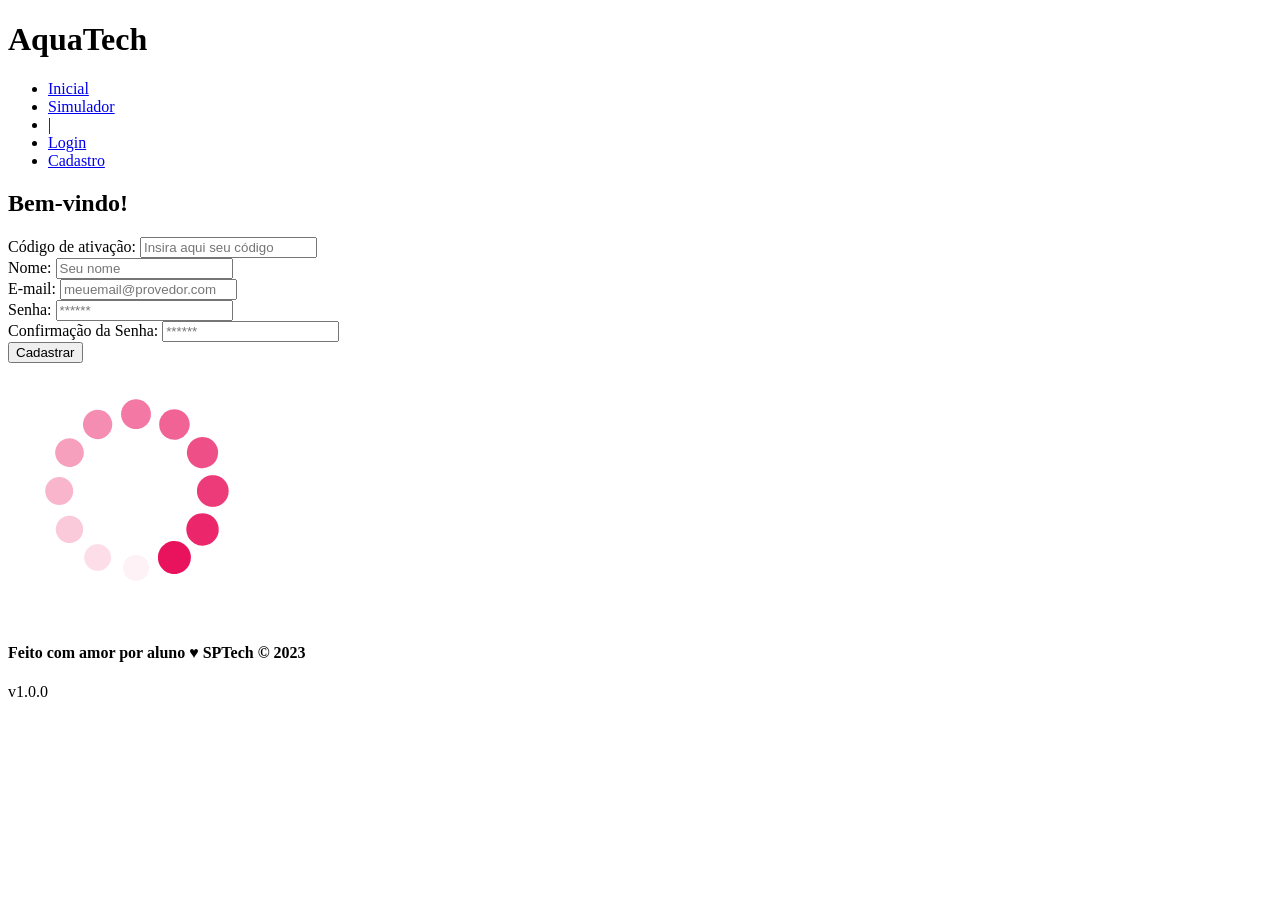
==== public/cadastro.html @ 31cf04ba "Adicionando API" ====
<!DOCTYPE html>
<html lang="pt-br">

<head>
  <meta charset="UTF-8" />
  <meta http-equiv="X-UA-Compatible" content="IE=edge" />
  <meta name="viewport" content="width=device-width, initial-scale=1.0" />

  <title>AquaTech | Cadastro</title>

  <script src="./js/sessao.js"></script>

  <link rel="stylesheet" href="./css/estilo.css" />
  <link rel="icon" href="./assets/icon/favicon2.ico" />
  <link rel="preconnect" href="https://fonts.gstatic.com" />
</head>

<body onload="listar()">
  <!--header inicio-->
  <div class="header">
    <div class="container">
      <h1 class="titulo">AquaTech</h1>
      <ul class="navbar">
        <li>
          <a href="index.html">Inicial</a>
        </li>
        <li>
          <a href="simulador.html">Simulador</a>
        </li>
        <li>|</li>
        <li>
          <a href="login.html">Login</a>
        </li>
        <li class="agora">
          <a href="#">Cadastro</a>
        </li>
      </ul>
    </div>
  </div>
  <!--header fim-->

  <div class="login">
    <div class="alerta_erro">
      <div class="card_erro" id="cardErro">
        <span id="mensagem_erro"></span>
      </div>
    </div>
    <div class="container">
      <div class="card card-cadastro">
        <h2>Bem-vindo!</h2>
        <div class="formulario">
          <!--
                         Para inserir mais um campo, copie uma das inputs abaixo.
                         Assim que inserir vá para o script abaixo.
                     -->
          <div class="campo">
            <span>Código de ativação:</span>
            <input id="codigo_input" type="text" placeholder="Insira aqui seu código" />
          </div>
          <div class="campo">
            <span>Nome:</span>
            <input id="nome_input" type="text" placeholder="Seu nome" />
          </div>
          <div class="campo">
            <span>E-mail:</span>
            <input id="email_input" type="text" placeholder="meuemail@provedor.com" />
          </div>
          <div class="campo">
            <span>Senha:</span>
            <input id="senha_input" type="password" placeholder="******" />
          </div>
          <div class="campo">
            <span>Confirmação da Senha:</span>
            <input id="confirmacao_senha_input" type="password" placeholder="******" />
          </div>
          <button class="botao" onclick="cadastrar()">Cadastrar</button>
        </div>
        <div id="div_aguardar" class="loading-div">
          <img src="./assets/circle-loading.gif" id="loading-gif" />
        </div>

        <div id="div_erros_login"></div>
      </div>
    </div>
  </div>

  <!--footer inicio-->
  <div class="footer">
    <div class="container">
      <h4>Feito com amor por aluno &hearts; SPTech &copy; 2023</h4>
      <span class="version">v1.0.0</span>
    </div>
  </div>
  <!--footer fim-->
</body>

</html>

<script>

  // Array para armazenar empresas cadastradas para validação de código de ativação 
  let listaEmpresasCadastradas = [];

  function cadastrar() {
    // aguardar();

    //Recupere o valor da nova input pelo nome do id
    // Agora vá para o método fetch logo abaixo
    var nomeVar = nome_input.value;
    var emailVar = email_input.value;
    var senhaVar = senha_input.value;
    var confirmacaoSenhaVar = confirmacao_senha_input.value;
    var codigoVar = codigo_input.value;
    var idEmpresaVincular

    // Verificando se há algum campo em branco
    if (
      nomeVar == "" ||
      emailVar == "" ||
      senhaVar == "" ||
      confirmacaoSenhaVar == "" ||
      codigoVar == ""
    ) {
      cardErro.style.display = "block";
      mensagem_erro.innerHTML =
        "(Mensagem de erro para todos os campos em branco)";

      finalizarAguardar();
      return false;
    } else {
      setInterval(sumirMensagem, 5000);
    }

    // Verificando se o código de ativação é de alguma empresa cadastrada
    for (let i = 0; i < listaEmpresasCadastradas.length; i++) {
      if (listaEmpresasCadastradas[i].codigo_ativacao == codigoVar) {
        idEmpresaVincular = listaEmpresasCadastradas[i].id
        console.log("Código de ativação válido.");
        break;
      } else {
        cardErro.style.display = "block";
        mensagem_erro.innerHTML = "(Mensagem de erro para código inválido)";
        finalizarAguardar();
      }
    }

    // Enviando o valor da nova input
    fetch("/usuarios/cadastrar", {
      method: "POST",
      headers: {
        "Content-Type": "application/json",
      },
      body: JSON.stringify({
        // crie um atributo que recebe o valor recuperado aqui
        // Agora vá para o arquivo routes/usuario.js
        nomeServer: nomeVar,
        emailServer: emailVar,
        senhaServer: senhaVar,
        idEmpresaVincularServer: idEmpresaVincular
      }),
    })
      .then(function (resposta) {
        console.log("resposta: ", resposta);

        if (resposta.ok) {
          cardErro.style.display = "block";

          mensagem_erro.innerHTML =
            "Cadastro realizado com sucesso! Redirecionando para tela de Login...";

          setTimeout(() => {
            window.location = "login.html";
          }, "2000");

          limparFormulario();
          finalizarAguardar();
        } else {
          throw "Houve um erro ao tentar realizar o cadastro!";
        }
      })
      .catch(function (resposta) {
        console.log(`#ERRO: ${resposta}`);
        finalizarAguardar();
      });

    return false;
  }

  // Listando empresas cadastradas 
  function listar() {
    fetch("/empresas/listar", {
      method: "GET",
    })
      .then(function (resposta) {
        resposta.json().then((empresas) => {
          empresas.forEach((empresa) => {
            listaEmpresasCadastradas.push(empresa);

            console.log("listaEmpresasCadastradas")
            console.log(listaEmpresasCadastradas[0].codigo_ativacao)
          });
        });
      })
      .catch(function (resposta) {
        console.log(`#ERRO: ${resposta}`);
      });
  }

  function sumirMensagem() {
    cardErro.style.display = "none";
  }
</script>
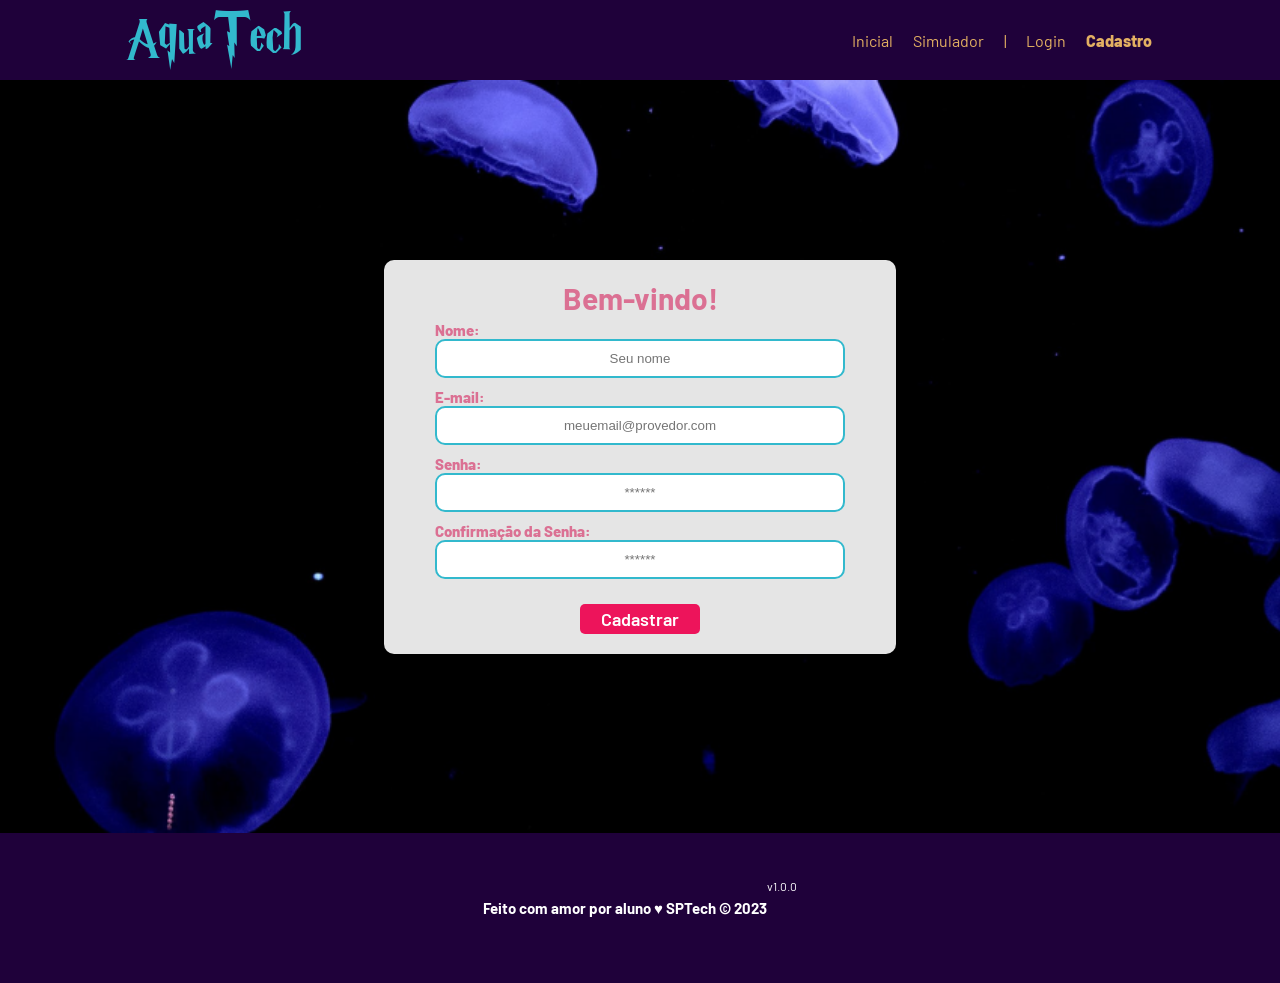
==== commit 9edc66aa: "Fix: agora apenas o cadastro de usuário é permitido" ====
--- a/public/cadastro.html
+++ b/public/cadastro.html
@@ -15,7 +15,7 @@
   <link rel="preconnect" href="https://fonts.gstatic.com" />
 </head>
 
-<body onload="listar()">
+<body>
   <!--header inicio-->
   <div class="header">
     <div class="container">
@@ -53,10 +53,6 @@
                          Para inserir mais um campo, copie uma das inputs abaixo.
                          Assim que inserir vá para o script abaixo.
                      -->
-          <div class="campo">
-            <span>Código de ativação:</span>
-            <input id="codigo_input" type="text" placeholder="Insira aqui seu código" />
-          </div>
           <div class="campo">
             <span>Nome:</span>
             <input id="nome_input" type="text" placeholder="Seu nome" />
@@ -97,10 +93,6 @@
 </html>
 
 <script>
-
-  // Array para armazenar empresas cadastradas para validação de código de ativação 
-  let listaEmpresasCadastradas = [];
-
   function cadastrar() {
     // aguardar();
 
@@ -110,16 +102,13 @@
     var emailVar = email_input.value;
     var senhaVar = senha_input.value;
     var confirmacaoSenhaVar = confirmacao_senha_input.value;
-    var codigoVar = codigo_input.value;
-    var idEmpresaVincular
 
     // Verificando se há algum campo em branco
     if (
       nomeVar == "" ||
       emailVar == "" ||
       senhaVar == "" ||
-      confirmacaoSenhaVar == "" ||
-      codigoVar == ""
+      confirmacaoSenhaVar == ""
     ) {
       cardErro.style.display = "block";
       mensagem_erro.innerHTML =
@@ -131,17 +120,11 @@
       setInterval(sumirMensagem, 5000);
     }
 
-    // Verificando se o código de ativação é de alguma empresa cadastrada
-    for (let i = 0; i < listaEmpresasCadastradas.length; i++) {
-      if (listaEmpresasCadastradas[i].codigo_ativacao == codigoVar) {
-        idEmpresaVincular = listaEmpresasCadastradas[i].id
-        console.log("Código de ativação válido.");
-        break;
-      } else {
-        cardErro.style.display = "block";
-        mensagem_erro.innerHTML = "(Mensagem de erro para código inválido)";
-        finalizarAguardar();
-      }
+    if (senhaVar !== confirmacaoSenhaVar) {
+      cardErro.style.display = "block";
+      mensagem_erro.innerHTML = "As senhas não coincidem.";
+      finalizarAguardar();
+      return false;
     }
 
     // Enviando o valor da nova input
@@ -155,8 +138,7 @@
         // Agora vá para o arquivo routes/usuario.js
         nomeServer: nomeVar,
         emailServer: emailVar,
-        senhaServer: senhaVar,
-        idEmpresaVincularServer: idEmpresaVincular
+        senhaServer: senhaVar
       }),
     })
       .then(function (resposta) {
@@ -186,26 +168,6 @@
     return false;
   }
 
-  // Listando empresas cadastradas 
-  function listar() {
-    fetch("/empresas/listar", {
-      method: "GET",
-    })
-      .then(function (resposta) {
-        resposta.json().then((empresas) => {
-          empresas.forEach((empresa) => {
-            listaEmpresasCadastradas.push(empresa);
-
-            console.log("listaEmpresasCadastradas")
-            console.log(listaEmpresasCadastradas[0].codigo_ativacao)
-          });
-        });
-      })
-      .catch(function (resposta) {
-        console.log(`#ERRO: ${resposta}`);
-      });
-  }
-
   function sumirMensagem() {
     cardErro.style.display = "none";
   }
--- a/public/css/estilo.css
+++ b/public/css/estilo.css
@@ -0,0 +1,509 @@
+@import url('https://fonts.googleapis.com/css2?family=Barlow:ital,wght@0,100;0,200;0,300;0,400;0,500;0,600;0,700;0,800;0,900;1,100;1,200;1,300;1,400;1,500;1,600;1,700;1,800;1,900&display=swap');
+@font-face {
+  font-family: 'HarryPotter';
+  src: url('../assets/fonts/HARRYP__.TTF');
+}
+
+
+body {
+  margin: 0;
+  padding: 0;
+  font-family: 'Barlow', 'Segoe UI', 'Segoe UI', Tahoma, Geneva, Verdana, sans-serif;
+  
+}
+
+h1 {
+  font-family: 'HarryPotter';
+  font-size: 60px;
+  color: #f2e3ff;
+}
+
+:root {
+  --tamanho-header: 80px;
+  --tamanho-banner: calc(100vh - var(--tamanho-header) - var(--tamanho-footer) - 2px);
+  --tamanho-simulador: calc(100vh - var(--tamanho-header) - var(--tamanho-footer) - 2px);
+  --tamanho-login: calc(100vh - var(--tamanho-header) - var(--tamanho-footer) - 2px);
+  --tamanho-footer: 65px;
+  --roxo-padrao: #1F013A;
+  --roxo-escuro: #100d1e;
+  --roxo-secao1: #0d0a1a;
+}
+
+.container {
+  display: flex;
+  width: 80%;
+  margin: auto;
+}
+
+.header {
+  height: var(--tamanho-header);
+  position: sticky;
+  top: 0;
+  z-index: 9999;
+  background-color: var(--roxo-padrao);
+}
+
+.header .container {
+  justify-content: space-between;
+  align-items: center;
+  height: 100%;
+  
+}
+
+.header a {
+  text-decoration: none;
+  color: #e3b062;
+}
+
+.header img{
+  height: 80%;
+}
+
+.agora {
+  font-weight: 800;
+}
+
+.navbar {
+  width: 300px;
+  display: flex;
+  align-items: center;
+  justify-content: space-between;
+  list-style: none;
+  color: #e3b062;
+}
+
+.titulo {
+  color: #32b9cd;
+  width: fit-content;
+  font-weight: 500;
+}
+
+.header h1 {
+  margin: 0;
+}
+
+/* BANNER */
+
+.banner {
+  height: var(--tamanho-banner);
+  color: white;
+  background-image: url('../assets/imgs/hero-img.png');
+  background-size: cover;
+}
+
+.banner .container {
+  justify-content: center;
+  align-items: center;
+  height: 100%;
+  width: 100%;
+}
+
+.banner .container p {
+  width: 50%;
+  margin: 0;
+  padding: 0;
+  font-size: 4em;
+  font-family: "HarryPotter";
+}
+
+.banner .container span {
+  font-weight: 800;
+}
+
+/* MISSÃO VISÃO VALORES */
+
+.social {
+  background-color: #e5e5e5;
+  display: flex;
+  flex-direction: column;
+}
+
+.social .container {
+  justify-content: center;
+}
+
+.box img {
+  width: 500px;
+}
+
+.hogwarts-section{
+  display: flex;
+  flex-direction: row;
+}
+
+.card-casas-layout {
+  display: flex;
+  width: 600px;
+  background: rgba(255, 255, 255, 0.03);
+  backdrop-filter: blur(12px);
+  border: 3px solid rgba(116, 0, 1, 0.3);
+  border-radius: 20px;
+  overflow: hidden;
+}
+
+.casas-img {
+  flex: 1;
+  background: linear-gradient(135deg, #740001 0%, #4a0001 100%);
+  display: flex;
+  justify-content: center;
+  align-items: center;
+  padding: 20px;
+}
+
+.brasao-img {
+  width: 100%;
+  max-width: 150px;
+}
+
+.card-casa-content {
+  flex: 1.5;
+  padding: 30px;
+  color: #fff;
+}
+
+.titulo-card {
+  font-size: 0.7rem;
+  text-transform: uppercase;
+  letter-spacing: 2px;
+  color: #D3A625; /* Dourado */
+}
+
+.card-casas-layout h2 {
+  font-family: 'Cinzel', serif;
+  font-size: 2.2rem;
+  margin: 10px 0;
+  color: #eee;
+  text-shadow: 2px 2px 4px rgba(0,0,0,0.3);
+}
+
+.card-casas-layout p {
+  font-size: 0.9rem;
+  line-height: 1.6;
+  color: #ccc;
+  margin-bottom: 25px;
+}
+
+.protagonistas{
+  display: flex;
+  flex-direction: row;
+  gap: 100px;
+}
+
+.protagonistas img{
+  height: 400px;
+  width: 300px;
+  object-fit: cover;
+  border-radius: 5px;
+}
+
+.personagem{
+  display: flex;
+  flex-direction: column;
+  align-items: center;
+  width: 400px;
+}
+
+.personagem h2 {
+  color: rgb(255, 244, 244);
+}
+
+.personagem h3{
+  color: rgb(239, 224, 255);
+  text-align: justify;
+}
+
+.social .container .boxes {
+  display: flex;
+  justify-content: center;
+  width: 100%;
+  padding: 30px;
+}
+
+.social p {
+  text-align: center;
+}
+
+.box {
+  display: flex;
+  flex-direction: column;
+  align-items: center;
+}
+
+.carrossel-casas{
+  display: flex; 
+  flex-direction: row; 
+  align-items: center;
+}
+
+.carrossel-casas button{
+  background: none;
+  border: none;
+  cursor: pointer;
+}
+
+.carrossel-casas button:hover{
+  transform: scale(110%);
+}
+
+#seta-esquerda{
+  width: 100px;
+  height: 100px;
+}
+#seta-direita{
+  width: 100px;
+  height: 100px;
+}
+
+.secao1{
+  background-color: var(--roxo-secao1);
+  width: 100%;
+  border-bottom: 2px solid #413188;
+}
+
+.secao2{
+  background-color: var(--roxo-escuro);
+  width: 100%;
+  border-bottom: 2px solid #413188;
+}
+/* FOOTER */
+
+.footer {
+  background-color: var(--roxo-padrao);
+  height: 150px;
+  color: #fff;
+  display: flex;
+  font-size: 15px;
+}
+
+.footer .container {
+  justify-content: center;
+  text-align: center;
+}
+
+.footer .container .version {
+  font-size: 12px;
+}
+
+/* LOGIN */
+
+.login {
+  height: var(--tamanho-login);
+  background-image: url('../assets/imgs/bg-jelly-fish-para-home.png');
+  background-size: cover;
+}
+
+.login .container {
+  justify-content: center;
+  align-items: center;
+  height: 100%;
+}
+
+.card {
+  width: 50%;
+  background-color: #e5e5e5;
+  border-radius: 10px;
+  display: flex;
+  align-items: center;
+  justify-content: space-evenly;
+  color: palevioletred;
+  flex-direction: column;
+  height: fit-content;
+  padding: 20px 0;
+}
+
+.card h2 {
+  margin: 0;
+  font-size: 30px;
+}
+
+.formulario {
+  display: flex;
+  height: 90%;
+  width: 80%;
+  justify-content: space-around;
+  flex-direction: column;
+}
+
+.formulario span {
+  font-size: 15px;
+  font-weight: 800;
+}
+
+.formulario input {
+  border: 2px solid #32b9cd;
+  text-align: center;
+  border-radius: 10px;
+  margin: 0;
+}
+
+.formulario select {
+  border: 2px solid #32b9cd;
+  background-color: white;
+  color: gray;
+  height: 36px;
+  text-align: center;
+  border-radius: 10px;
+  margin: 0;
+}
+
+.campo {
+  display: flex;
+  flex-direction: column;
+  justify-content: start;
+  padding: 5px 0;
+}
+
+.botao {
+  cursor: pointer;
+  font-family: "Barlow", sans-serif;
+  border: 0;
+  border-radius: 5px;
+  font-weight: 600;
+  font-size: 18px;
+  color: #fff;
+  background-color: #ED145B;
+  width: 120px;
+  height: 30px;
+  align-self: center;
+  margin-top: 20px;
+}
+
+.loading-div {
+  width: 50px;
+  display: none;
+}
+
+.loading-div img {
+  height: 50px;
+  width: 50px;
+}
+
+#div_erros_login {
+  display: none
+}
+
+/* FORMULARIO */
+
+.alerta_erro{
+  display: flex;
+  justify-content: flex-end;
+}
+
+.card_erro {
+  display: none;
+  background-color: #fff;
+  color: black;
+  width: 230px;
+  position: fixed;
+  border-radius: 4px;
+  border: #ED145B 3px solid;
+  padding: 10px;
+  margin-right: 10%;
+}
+
+.card_erro #mensagem_erro{
+  font-weight: 500;
+  font-size: 20px;
+}
+
+.formulario .tipo_campo {
+  font-size: 20px;
+  font-weight: 600 !important;
+}
+
+.formulario {
+  display: flex;
+  flex-direction: column;
+}
+
+input {
+  margin-bottom: 10px;
+  border: 2px solid #32b9cd;
+  padding: 10px;
+  text-align: center;
+  border-radius: 10px;
+}
+
+.btn {
+  font-family: "Barlow", sans-serif;
+  border: 0;
+  border-radius: 5px;
+  font-weight: 600;
+  font-size: 18px;
+  padding: 10px 15px;
+  color: white;
+  background-color: #ED145B;
+  width: 120px;
+  align-self: center;
+  margin-top: 5px;
+}
+
+.loading-div {
+  width: 50px;
+  margin: auto;
+  display: none;
+}
+
+.loading-div img {
+  height: 50px;
+  width: 50px;
+}
+
+/* SIMULADOR */
+
+.simulador {
+  color: white;
+}
+
+.simulador .container {
+  flex-direction: column;
+  overflow: scroll; 
+  height: var(--tamanho-simulador);
+}
+
+/* ALERTA */
+
+#alerta {
+  position: absolute;
+  right: 0;
+  bottom: 0;
+}
+
+.mensagem-alarme {
+  background-color: white;
+  border-radius: 5px;
+  width: 300px;
+  height: 80px;
+  margin: 10px;
+  padding: 10px 0;
+  display: flex;
+  justify-content: space-evenly;
+  align-items: center;
+}
+
+.mensagem-alarme h3 {
+  font-size: 14px;
+  margin: 0;
+}
+
+.mensagem-alarme .informacao {
+  width: 66%;
+}
+
+.alarme-sino {
+  width: 48px;
+  height: 48px;
+  animation-name: bell;
+  animation-duration: 4s;
+  background-image: url('https://cdn-icons-png.flaticon.com/512/1157/1157000.png');
+  background-size: cover;
+  animation-iteration-count: infinite;
+}
+
+@keyframes bell {
+  0%   {transform: rotate(25deg)}
+  25%  {transform: rotate(-25deg)}
+  50%  {transform: rotate(25deg)}
+  75%  {transform: rotate(-25deg)}
+  100% {transform: rotate(25deg)}
+}
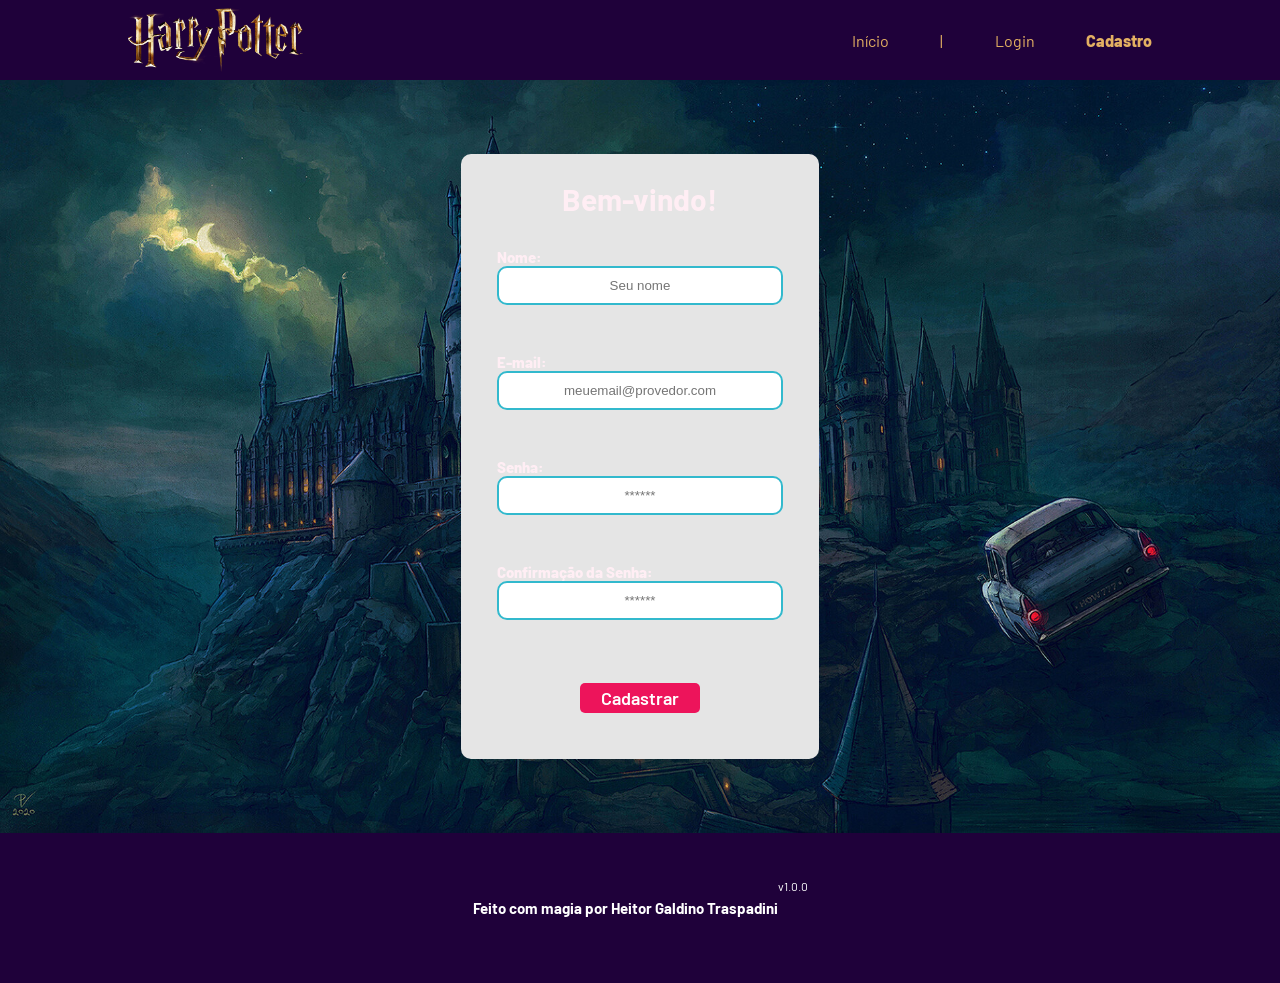
==== commit 986158ed: "Alterações no CSS da home page, cadastro e login" ====
--- a/public/cadastro.html
+++ b/public/cadastro.html
@@ -19,13 +19,10 @@
   <!--header inicio-->
   <div class="header">
     <div class="container">
-      <h1 class="titulo">AquaTech</h1>
+      <img src="./assets/imgs/header-logo.png" alt="">
       <ul class="navbar">
         <li>
-          <a href="index.html">Inicial</a>
-        </li>
-        <li>
-          <a href="simulador.html">Simulador</a>
+          <a href="index.html">Início</a>
         </li>
         <li>|</li>
         <li>
@@ -83,7 +80,7 @@
   <!--footer inicio-->
   <div class="footer">
     <div class="container">
-      <h4>Feito com amor por aluno &hearts; SPTech &copy; 2023</h4>
+      <h4>Feito com magia por Heitor Galdino Traspadini</h4>
       <span class="version">v1.0.0</span>
     </div>
   </div>
--- a/public/css/estilo.css
+++ b/public/css/estilo.css
@@ -1,4 +1,5 @@
 @import url('https://fonts.googleapis.com/css2?family=Barlow:ital,wght@0,100;0,200;0,300;0,400;0,500;0,600;0,700;0,800;0,900;1,100;1,200;1,300;1,400;1,500;1,600;1,700;1,800;1,900&display=swap');
+
 @font-face {
   font-family: 'HarryPotter';
   src: url('../assets/fonts/HARRYP__.TTF');
@@ -9,7 +10,7 @@
   margin: 0;
   padding: 0;
   font-family: 'Barlow', 'Segoe UI', 'Segoe UI', Tahoma, Geneva, Verdana, sans-serif;
-  
+
 }
 
 h1 {
@@ -47,7 +48,7 @@
   justify-content: space-between;
   align-items: center;
   height: 100%;
-  
+
 }
 
 .header a {
@@ -55,7 +56,7 @@
   color: #e3b062;
 }
 
-.header img{
+.header img {
   height: 80%;
 }
 
@@ -86,12 +87,29 @@
 
 .banner {
   height: var(--tamanho-banner);
+  position: relative;
+  overflow: hidden;
   color: white;
   background-image: url('../assets/imgs/hero-img.png');
   background-size: cover;
+  background-position: center;
+  background-repeat: no-repeat;
+}
+
+.banner::after {
+  content: '';
+  position: absolute;
+  left: 0;
+  right: 0;
+  bottom: 0;
+  height: 180px;
+  background: linear-gradient(to bottom, rgba(31, 1, 58, 0) 0%, rgba(31, 1, 58, 0.65) 55%, rgba(31, 1, 58, 1) 100%);
+  pointer-events: none;
 }
 
 .banner .container {
+  position: relative;
+  z-index: 1;
   justify-content: center;
   align-items: center;
   height: 100%;
@@ -126,14 +144,14 @@
   width: 500px;
 }
 
-.hogwarts-section{
+.hogwarts-section {
   display: flex;
   flex-direction: row;
 }
 
 .card-casas-layout {
   display: flex;
-  width: 600px;
+  width: 50rem;
   background: rgba(255, 255, 255, 0.03);
   backdrop-filter: blur(12px);
   border: 3px solid rgba(116, 0, 1, 0.3);
@@ -165,7 +183,8 @@
   font-size: 0.7rem;
   text-transform: uppercase;
   letter-spacing: 2px;
-  color: #D3A625; /* Dourado */
+  color: #D3A625;
+  /* Dourado */
 }
 
 .card-casas-layout h2 {
@@ -173,30 +192,30 @@
   font-size: 2.2rem;
   margin: 10px 0;
   color: #eee;
-  text-shadow: 2px 2px 4px rgba(0,0,0,0.3);
+  text-shadow: 2px 2px 4px rgba(0, 0, 0, 0.3);
 }
 
 .card-casas-layout p {
-  font-size: 0.9rem;
+  font-size: 1.3rem;
   line-height: 1.6;
   color: #ccc;
   margin-bottom: 25px;
 }
 
-.protagonistas{
+.protagonistas {
   display: flex;
   flex-direction: row;
   gap: 100px;
 }
 
-.protagonistas img{
+.protagonistas img {
   height: 400px;
   width: 300px;
   object-fit: cover;
   border-radius: 5px;
 }
 
-.personagem{
+.personagem {
   display: flex;
   flex-direction: column;
   align-items: center;
@@ -207,7 +226,7 @@
   color: rgb(255, 244, 244);
 }
 
-.personagem h3{
+.personagem h3 {
   color: rgb(239, 224, 255);
   text-align: justify;
 }
@@ -219,8 +238,21 @@
   padding: 30px;
 }
 
+.social .box {
+  max-width: 1100px;
+  gap: 18px;
+}
+
 .social p {
   text-align: center;
+  max-width: 900px;
+  line-height: 1.7;
+  color: #f0e8ff;
+}
+
+.secao1 .box p,
+.secao2 .box p {
+  margin: 0;
 }
 
 .box {
@@ -229,42 +261,143 @@
   align-items: center;
 }
 
-.carrossel-casas{
-  display: flex; 
-  flex-direction: row; 
-  align-items: center;
-}
-
-.carrossel-casas button{
+.hogwarts-section {
+  display: flex;
+  gap: 28px;
+  align-items: center;
+  justify-content: center;
+  flex-direction: row;
+}
+
+.hogwarts-section p {
+  text-align: left;
+  max-width: 520px;
+  font-size: 1.6rem;
+}
+
+.hogwarts-section img {
+  width: 520px;
+  max-width: 52vw;
+  border-radius: 22px;
+  box-shadow: 0 18px 45px rgba(0, 0, 0, 0.35);
+  border: 1px solid rgba(255, 255, 255, 0.12);
+}
+
+.carrossel-casas {
+  display: flex;
+  flex-direction: row;
+  align-items: center;
+  justify-content: center;
+  gap: 22px;
+  padding: 18px 24px;
+  border-radius: 30px;
+  border: none;
+  position: relative;
+  isolation: isolate;
+}
+
+.carrossel-casas::before {
+  content: '';
+  position: absolute;
+  inset: 18px 24px 12px;
+  border-radius: 20px;
+  background: radial-gradient(circle at center, rgba(211, 166, 37, 0.22), transparent 70%);
+  filter: blur(18px);
+  z-index: -1;
+}
+
+.card-casas-layout {
+  animation: carrossel-brilho 3.8s ease-in-out infinite;
+  transition: transform 0.3s ease, box-shadow 0.3s ease;
+}
+
+.card-casas-layout:hover {
+  transform: translateY(-8px) scale(1.015);
+  box-shadow: 0 26px 62px rgba(0, 0, 0, 0.42);
+}
+
+.carrossel-casas button {
   background: none;
   border: none;
   cursor: pointer;
 }
 
-.carrossel-casas button:hover{
+.carrossel-casas button:hover {
   transform: scale(110%);
 }
 
-#seta-esquerda{
+#seta-esquerda {
   width: 100px;
   height: 100px;
 }
-#seta-direita{
+
+#seta-direita {
   width: 100px;
   height: 100px;
 }
 
-.secao1{
+@keyframes carrossel-brilho {
+
+  0%,
+  100% {
+    transform: translateY(0);
+    box-shadow: 0 14px 36px rgba(0, 0, 0, 0.24);
+  }
+
+  50% {
+    transform: translateY(-20px);
+    box-shadow: 0 26px 64px rgba(0, 0, 0, 0.42);
+  }
+}
+
+.secao1 {
   background-color: var(--roxo-secao1);
   width: 100%;
   border-bottom: 2px solid #413188;
 }
 
-.secao2{
+.secao2 {
   background-color: var(--roxo-escuro);
   width: 100%;
   border-bottom: 2px solid #413188;
-}
+  position: relative;
+  overflow: hidden;
+}
+
+.secao2::before {
+  content: '';
+  position: absolute;
+  inset: 0;
+  background:
+    radial-gradient(circle at left top, rgba(227, 176, 98, 0.16), transparent 32%),
+    radial-gradient(circle at right bottom, rgba(242, 227, 255, 0.08), transparent 30%);
+  pointer-events: none;
+}
+
+.secao2 .boxes {
+  position: relative;
+  z-index: 1;
+}
+
+.secao2 .box-hogwarts {
+  width: min(1100px, 100%);
+  padding: 26px 32px 34px;
+  border-radius: 28px;
+  background: linear-gradient(180deg, rgba(255, 255, 255, 0.05), rgba(255, 255, 255, 0.02));
+  border: 1px solid rgba(255, 255, 255, 0.08);
+  box-shadow: 0 20px 50px rgba(0, 0, 0, 0.28);
+  backdrop-filter: blur(6px);
+}
+
+.secao2 .box:not(.box-hogwarts) {
+  background: transparent;
+  border: 0;
+  box-shadow: none;
+  backdrop-filter: none;
+  padding: 0;
+  width: auto;
+}
+
 /* FOOTER */
 
 .footer {
@@ -288,7 +421,7 @@
 
 .login {
   height: var(--tamanho-login);
-  background-image: url('../assets/imgs/bg-jelly-fish-para-home.png');
+  background-image: url('../assets/imgs/bg-login-cadastro.png');
   background-size: cover;
 }
 
@@ -299,15 +432,15 @@
 }
 
 .card {
-  width: 50%;
+  width: 35%;
   background-color: #e5e5e5;
   border-radius: 10px;
   display: flex;
   align-items: center;
   justify-content: space-evenly;
-  color: palevioletred;
-  flex-direction: column;
-  height: fit-content;
+  color: rgb(255, 238, 244);
+  flex-direction: column;
+  height: 75%;
   padding: 20px 0;
 }
 
@@ -384,7 +517,7 @@
 
 /* FORMULARIO */
 
-.alerta_erro{
+.alerta_erro {
   display: flex;
   justify-content: flex-end;
 }
@@ -401,7 +534,7 @@
   margin-right: 10%;
 }
 
-.card_erro #mensagem_erro{
+.card_erro #mensagem_erro {
   font-weight: 500;
   font-size: 20px;
 }
@@ -457,7 +590,7 @@
 
 .simulador .container {
   flex-direction: column;
-  overflow: scroll; 
+  overflow: scroll;
   height: var(--tamanho-simulador);
 }
 
@@ -501,9 +634,23 @@
 }
 
 @keyframes bell {
-  0%   {transform: rotate(25deg)}
-  25%  {transform: rotate(-25deg)}
-  50%  {transform: rotate(25deg)}
-  75%  {transform: rotate(-25deg)}
-  100% {transform: rotate(25deg)}
+  0% {
+    transform: rotate(25deg)
+  }
+
+  25% {
+    transform: rotate(-25deg)
+  }
+
+  50% {
+    transform: rotate(25deg)
+  }
+
+  75% {
+    transform: rotate(-25deg)
+  }
+
+  100% {
+    transform: rotate(25deg)
+  }
 }
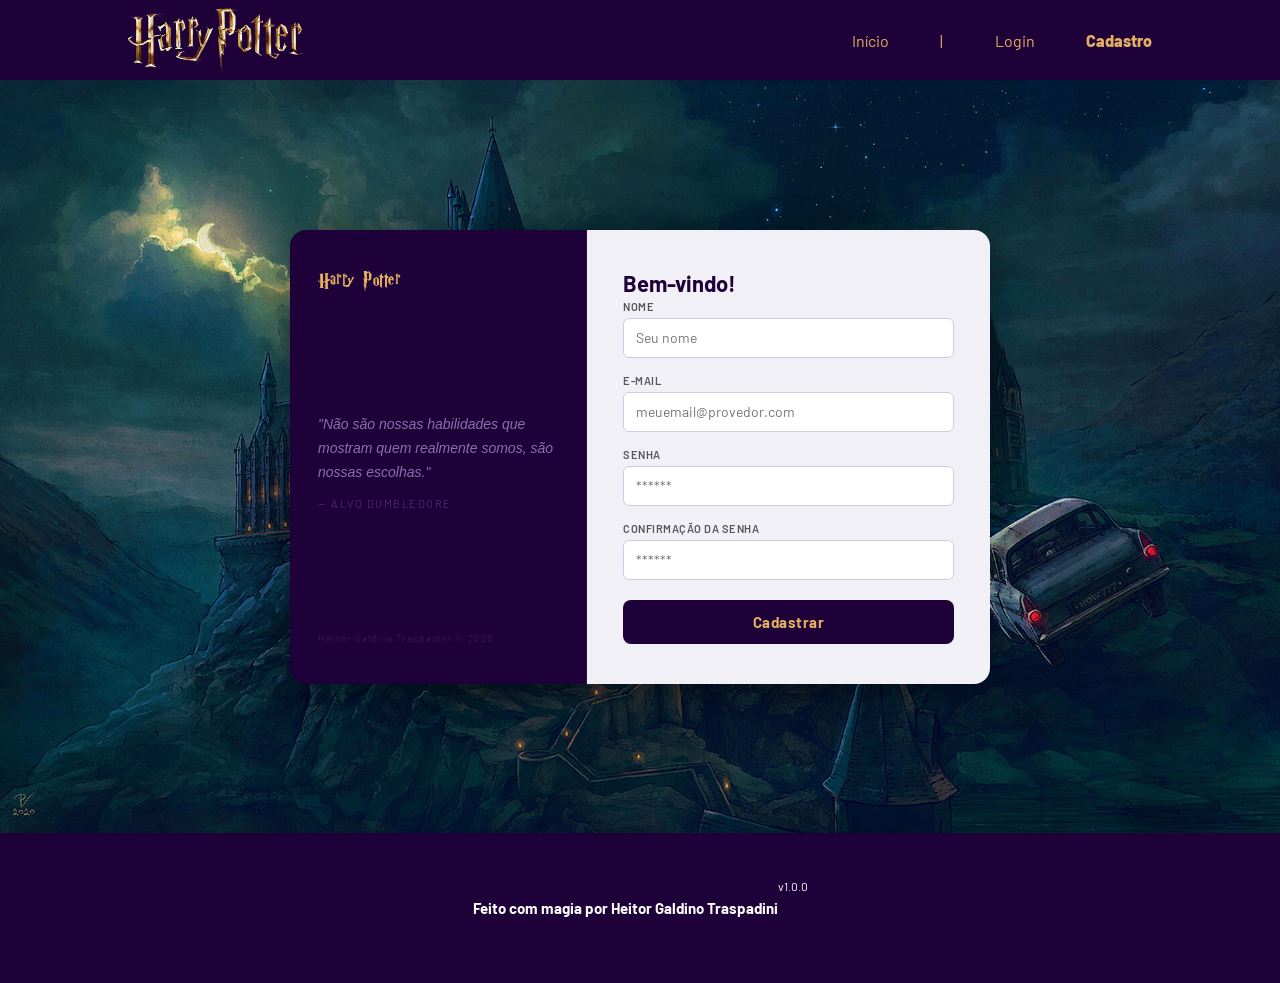
==== commit e8b3758a: "Padronização no CSS cadastro e login" ====
--- a/public/cadastro.html
+++ b/public/cadastro.html
@@ -42,37 +42,47 @@
         <span id="mensagem_erro"></span>
       </div>
     </div>
+
     <div class="container">
       <div class="card card-cadastro">
-        <h2>Bem-vindo!</h2>
-        <div class="formulario">
-          <!--
-                         Para inserir mais um campo, copie uma das inputs abaixo.
-                         Assim que inserir vá para o script abaixo.
-                     -->
-          <div class="campo">
-            <span>Nome:</span>
-            <input id="nome_input" type="text" placeholder="Seu nome" />
+
+        <div class="card-login-esquerda">
+          <p class="card-login-esquerda-logo">Harry Potter</p>
+          <div class="card-login-esquerda-citacao">
+            <p>"Não são nossas habilidades que mostram quem realmente somos, são nossas escolhas."</p>
+            <span>— Alvo Dumbledore</span>
           </div>
-          <div class="campo">
-            <span>E-mail:</span>
-            <input id="email_input" type="text" placeholder="meuemail@provedor.com" />
-          </div>
-          <div class="campo">
-            <span>Senha:</span>
-            <input id="senha_input" type="password" placeholder="******" />
-          </div>
-          <div class="campo">
-            <span>Confirmação da Senha:</span>
-            <input id="confirmacao_senha_input" type="password" placeholder="******" />
-          </div>
-          <button class="botao" onclick="cadastrar()">Cadastrar</button>
-        </div>
-        <div id="div_aguardar" class="loading-div">
-          <img src="./assets/circle-loading.gif" id="loading-gif" />
+          <p class="card-login-esquerda-badge">Heitor Galdino Traspadini © 2026</p>
         </div>
 
-        <div id="div_erros_login"></div>
+
+        <div class="card-login-right">
+          <h2>Bem-vindo!</h2>
+          <div class="formulario">
+            <div class="campo">
+              <span>Nome</span>
+              <input id="nome_input" type="text" placeholder="Seu nome" />
+            </div>
+            <div class="campo">
+              <span>E-mail</span>
+              <input id="email_input" type="text" placeholder="meuemail@provedor.com" />
+            </div>
+            <div class="campo">
+              <span>Senha</span>
+              <input id="senha_input" type="password" placeholder="******" />
+            </div>
+            <div class="campo">
+              <span>Confirmação da Senha</span>
+              <input id="confirmacao_senha_input" type="password" placeholder="******" />
+            </div>
+            <button class="botao" onclick="cadastrar()">Cadastrar</button>
+          </div>
+          <div id="div_aguardar" class="loading-div">
+            <img src="./assets/circle-loading.gif" id="loading-gif" />
+          </div>
+
+          <div id="div_erros_login"></div>
+        </div>
       </div>
     </div>
   </div>
--- a/public/css/estilo.css
+++ b/public/css/estilo.css
@@ -250,7 +250,14 @@
   color: #f0e8ff;
 }
 
-.secao1 .box p,
+.texto-intro {
+  font-size: 30px;
+}
+
+.secao1 .box p {
+  margin: 0;
+}
+
 .secao2 .box p {
   margin: 0;
 }
@@ -432,73 +439,183 @@
 }
 
 .card {
-  width: 35%;
-  background-color: #e5e5e5;
-  border-radius: 10px;
-  display: flex;
-  align-items: center;
-  justify-content: space-evenly;
-  color: rgb(255, 238, 244);
-  flex-direction: column;
-  height: 75%;
-  padding: 20px 0;
-}
-
-.card h2 {
-  margin: 0;
-  font-size: 30px;
+  display: flex;
+  flex-direction: row;
+  width: min(700px, 90%);
+  border-radius: 16px;
+  overflow: hidden;
+  box-shadow: 0 8px 40px rgba(0, 0, 0, 0.45);
+}
+
+.card-login-esquerda {
+  width: 240px;
+  flex-shrink: 0;
+  background-color: #1F013A;
+  padding: 40px 28px;
+  display: flex;
+  flex-direction: column;
+  justify-content: space-between;
+  border-right: 1px solid rgba(255, 255, 255, 0.06);
+}
+
+.card-login-esquerda-logo {
+  font-family: 'HarryPotter', serif;
+  font-size: 22px;
+  color: #e3b062;
+  letter-spacing: 0.5px;
+  margin: 0;
+}
+
+.card-login-esquerda-citacao {
+  flex: 1;
+  display: flex;
+  flex-direction: column;
+  justify-content: center;
+  padding: 32px 0;
+}
+
+.card-login-esquerda-citacao p {
+  font-family: 'Barlow', sans-serif;
+  font-size: 14px;
+  font-style: italic;
+  color: #8a6fae;
+  line-height: 1.7;
+  margin: 0 0 12px 0;
+}
+
+.card-login-esquerda-citacao span {
+  font-size: 11px;
+  color: #4a2a6a;
+  letter-spacing: 1.5px;
+  text-transform: uppercase;
+}
+
+.card-login-esquerda-badge {
+  font-size: 10px;
+  color: #3a1a4a;
+  letter-spacing: 1px;
+  margin: 0;
+}
+
+.card-login-right {
+  flex: 1;
+  background-color: #f2f0f7;
+  padding: 40px 36px;
+  display: flex;
+  flex-direction: column;
+}
+
+.card-login-right h2 {
+  font-family: 'Barlow', sans-serif;
+  font-size: 22px;
+  font-weight: 700;
+  color: #1F013A;
+  margin: 0 0 4px 0;
+}
+
+.card-login-subtitle {
+  font-size: 13px;
+  color: #888;
+  margin: 0 0 28px 0;
 }
 
 .formulario {
   display: flex;
-  height: 90%;
-  width: 80%;
-  justify-content: space-around;
-  flex-direction: column;
-}
-
-.formulario span {
-  font-size: 15px;
-  font-weight: 800;
+  flex-direction: column;
+  width: 100%;
+  height: auto;
+}
+
+.campo {
+  display: flex;
+  flex-direction: column;
+  gap: 5px;
+  margin-bottom: 16px;
+}
+
+.campo span {
+  font-size: 11px;
+  font-weight: 600;
+  color: #555;
+  letter-spacing: 0.5px;
+  text-transform: uppercase;
 }
 
 .formulario input {
-  border: 2px solid #32b9cd;
-  text-align: center;
-  border-radius: 10px;
-  margin: 0;
-}
-
-.formulario select {
-  border: 2px solid #32b9cd;
-  background-color: white;
-  color: gray;
-  height: 36px;
-  text-align: center;
-  border-radius: 10px;
-  margin: 0;
-}
-
-.campo {
-  display: flex;
-  flex-direction: column;
-  justify-content: start;
-  padding: 5px 0;
+  width: 100%;
+  height: 40px;
+  padding: 0 12px;
+  border: 1px solid #d0cce0;
+  border-radius: 6px;
+  font-family: 'Barlow', sans-serif;
+  font-size: 14px;
+  background-color: #fff;
+  color: #1F013A;
+  outline: none;
+  transition: border-color 0.2s;
+  box-sizing: border-box;
+  text-align: left;
+  margin: 0;
+}
+
+.formulario input:focus {
+  border-color: #1F013A;
+}
+
+.card-login-row {
+  display: flex;
+  justify-content: space-between;
+  align-items: center;
+  margin-bottom: 20px;
+}
+
+.card-login-remember {
+  display: flex;
+  align-items: center;
+  gap: 6px;
+  font-size: 12px;
+  color: #888;
+}
+
+.card-login-forgot {
+  font-size: 12px;
+  color: #e3b062;
+  text-decoration: none;
+  font-weight: 500;
 }
 
 .botao {
   cursor: pointer;
-  font-family: "Barlow", sans-serif;
-  border: 0;
-  border-radius: 5px;
+  font-family: 'Barlow', sans-serif;
+  border: none;
+  border-radius: 8px;
+  font-weight: 700;
+  font-size: 15px;
+  letter-spacing: 0.5px;
+  color: #e3b062;
+  background-color: #1F013A;
+  width: 100%;
+  height: 44px;
+  align-self: center;
+  margin-top: 4px;
+  transition: background-color 0.2s;
+}
+
+.botao:hover {
+  background-color: #2d0a4e;
+}
+
+.card-login-signup {
+  text-align: center;
+  margin-top: 16px;
+  font-size: 12px;
+  color: #888;
+}
+
+.card-login-signup a {
+  color: #e3b062;
   font-weight: 600;
-  font-size: 18px;
-  color: #fff;
-  background-color: #ED145B;
-  width: 120px;
-  height: 30px;
-  align-self: center;
-  margin-top: 20px;
+  text-decoration: none;
 }
 
 .loading-div {
